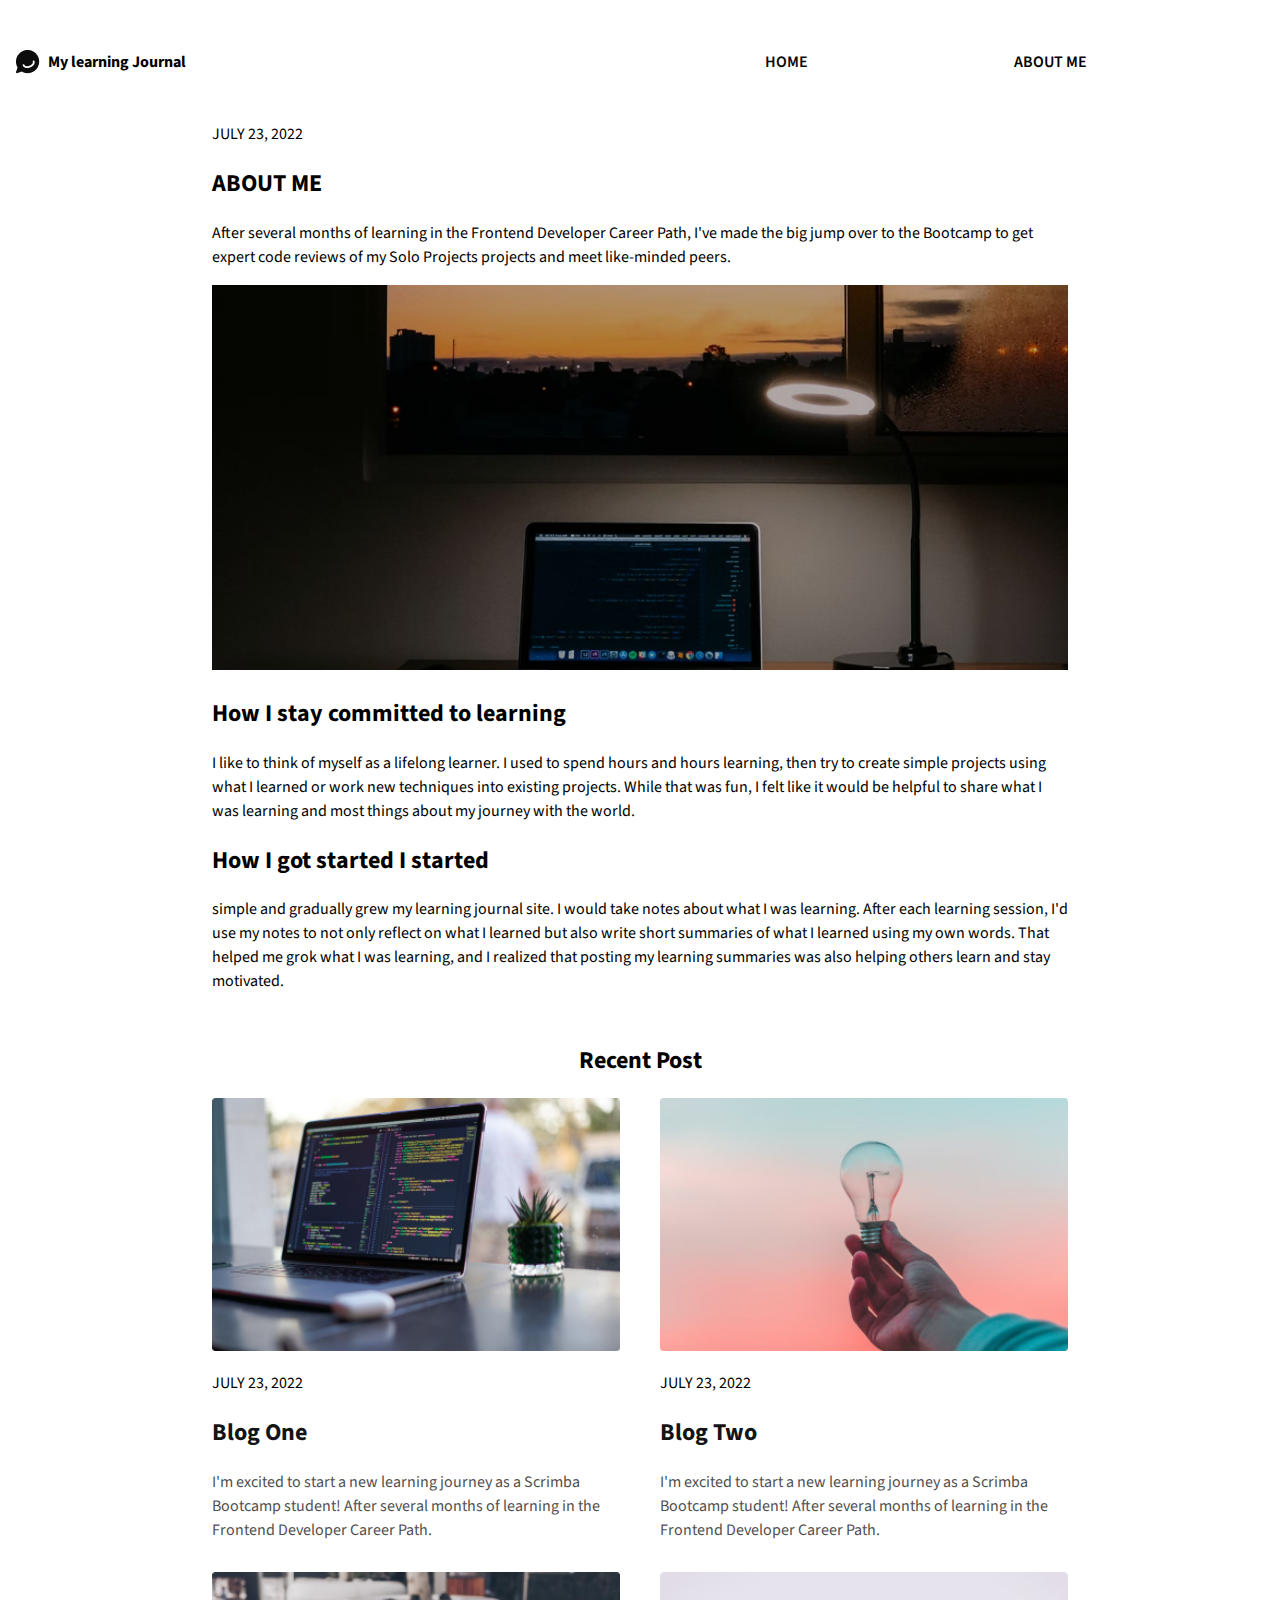
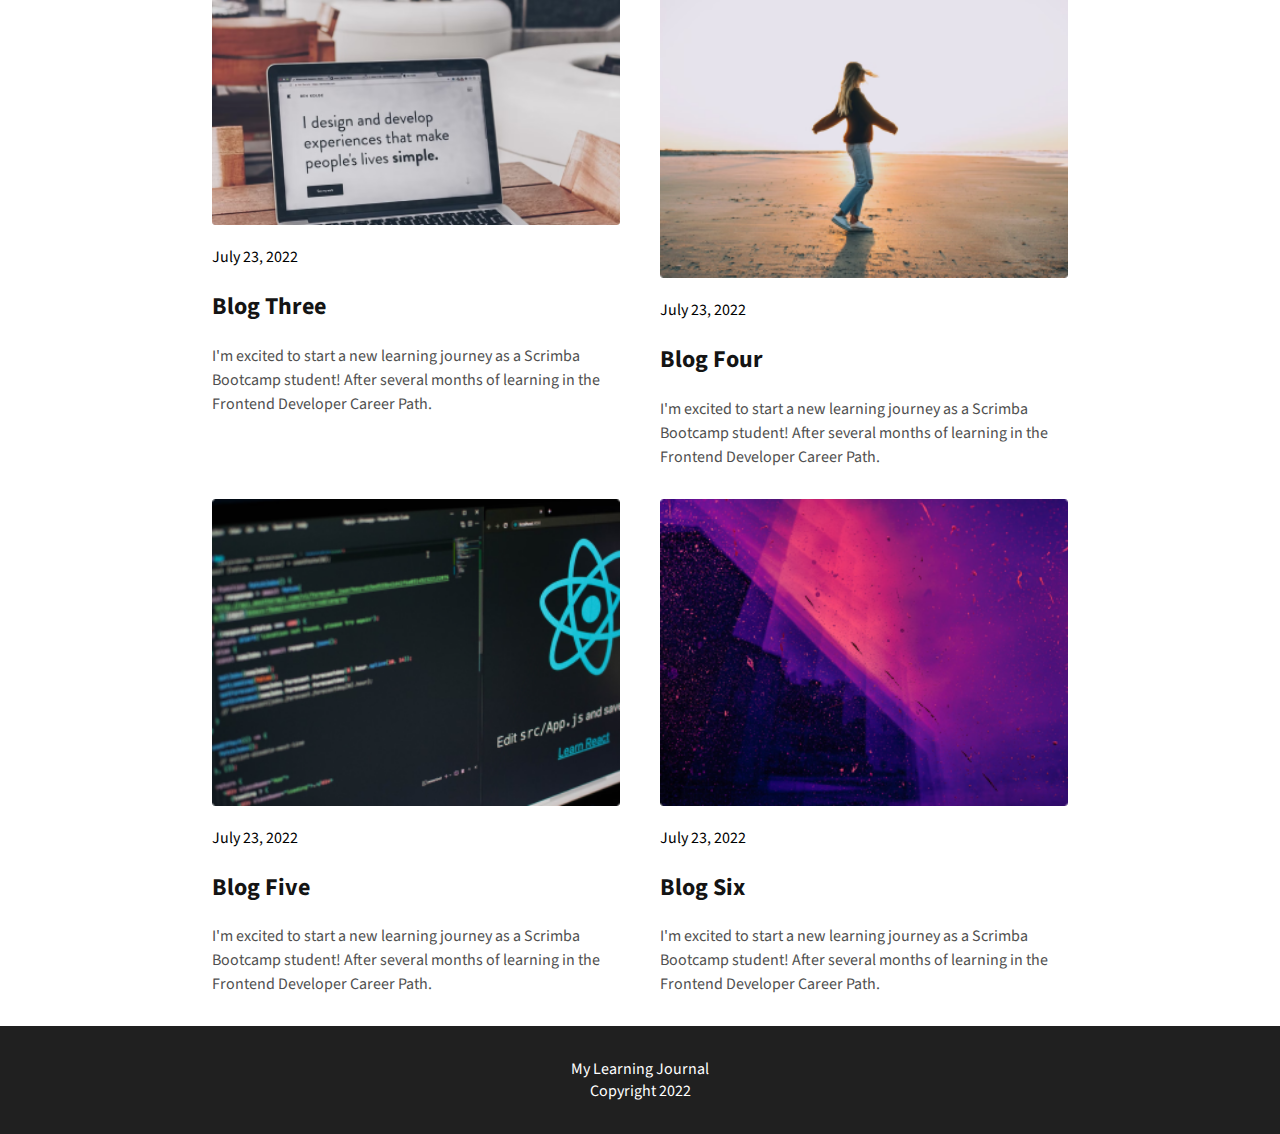
==== about-me.html @ 9e7971af "about me page" ====
<!DOCTYPE html>
<html lang="en">
  <head>
    <meta charset="UTF-8" />
    <meta http-equiv="X-UA-Compatible" content="IE=edge" />
    <meta name="viewport" content="width=device-width, initial-scale=1.0" />
    <link rel="preconnect" href="https://fonts.googleapis.com" />
    <link rel="preconnect" href="https://fonts.gstatic.com" crossorigin />
    <link
      href="https://fonts.googleapis.com/css2?family=Source+Sans+Pro:wght@400;600;700&display=swap"
      rel="stylesheet"
    />
    <link rel="stylesheet" href="css/style.css" />
    <title>Featured blog</title>
  </head>
  <body>
    <nav>
      <ul>
        <li class="logo-title">
          <img class="logo-img" src="/images/logo.png" />My learning Journal
        </li>
        <li class="nav-title"><a href="index.html">HOME</a></li>
        <li class="nav-title">ABOUT ME</li>
      </ul>
    </nav>
    <main>
      <header class="hero" id="featured">
        <section class="blogs">
          <div class="blog-info">
            <span>JULY 23, 2022</span>
            <h2>ABOUT ME</h2>
            <p>
              After several months of learning in the Frontend Developer Career
              Path, I've made the big jump over to the Bootcamp to get expert
              code reviews of my Solo Projects projects and meet like-minded
              peers.
            </p>
            <img src="./images/blog-image-hero.png" alt="" />
            <h2>How I stay committed to learning</h2>
            <p>
              I like to think of myself as a lifelong learner. I used to spend
              hours and hours learning, then try to create simple projects using
              what I learned or work new techniques into existing projects.
              While that was fun, I felt like it would be helpful to share what
              I was learning and most things about my journey with the world.
            </p>
            <h2>How I got started I started</h2>
            <p>
              simple and gradually grew my learning journal site. I would take
              notes about what I was learning. After each learning session, I'd
              use my notes to not only reflect on what I learned but also write
              short summaries of what I learned using my own words. That helped
              me grok what I was learning, and I realized that posting my
              learning summaries was also helping others learn and stay
              motivated.
            </p>
          </div>
        </section>
      </header>
      <h2 class="recent-post-title">Recent Post</h2>
      <div class="all-recent">
        <section class="blogs">
          <img src="./images/article-image-03.png" alt="" />
          <div class="blog-info">
            <span>JULY 23, 2022</span>
            <h2>Blog One</h2>
            <p>
              I'm excited to start a new learning journey as a Scrimba Bootcamp
              student! After several months of learning in the Frontend
              Developer Career Path.
            </p>
          </div>
        </section>
        <section class="blogs">
          <img src="./images/article-image-02.png" alt="" />
          <div class="blog-info">
            <span>JULY 23, 2022</span>
            <h2>Blog Two</h2>
            <p>
              I'm excited to start a new learning journey as a Scrimba Bootcamp
              student! After several months of learning in the Frontend
              Developer Career Path.
            </p>
          </div>
        </section>
        <section class="blogs">
          <img src="./images/article-image-01.png" alt="" />
          <div class="blog-info">
            <span>July 23, 2022</span>
            <h2>Blog Three</h2>
            <p>
              I'm excited to start a new learning journey as a Scrimba Bootcamp
              student! After several months of learning in the Frontend
              Developer Career Path.
            </p>
          </div>
        </section>
        <section class="blogs hidden">
          <img src="./images/blog-image-04.png" alt="" />
          <div class="blog-info">
            <span>July 23, 2022</span>
            <h2>Blog Four</h2>
            <p>
              I'm excited to start a new learning journey as a Scrimba Bootcamp
              student! After several months of learning in the Frontend
              Developer Career Path.
            </p>
          </div>
        </section>
        <section class="blogs hidden">
          <img src="./images/blog-image-05.png" alt="" />
          <div class="blog-info">
            <span>July 23, 2022</span>
            <h2>Blog Five</h2>
            <p>
              I'm excited to start a new learning journey as a Scrimba Bootcamp
              student! After several months of learning in the Frontend
              Developer Career Path.
            </p>
          </div>
        </section>
        <section class="blogs hidden">
          <img src="./images/blog-image-06.png" alt="" />
          <div class="blog-info">
            <span>July 23, 2022</span>
            <h2>Blog Six</h2>
            <p>
              I'm excited to start a new learning journey as a Scrimba Bootcamp
              student! After several months of learning in the Frontend
              Developer Career Path.
            </p>
          </div>
        </section>
      </div>
    </main>
    <footer>
      <div>My Learning Journal</div>
      <div>Copyright 2022</div>
    </footer>
  </body>
</html>
---- css/style.css ----
html, 
body {
    width: 100%;
    margin: 0;
    padding: 0;
    font-family: 'Source Sans Pro', sans-serif;
    box-sizing: border-box;
}

/* FONT STYLING */

a {
    color: white;
    text-decoration: none;
}

h1, h2, .view-more, .logo-title {
    font-weight: 700;
}

.nav-title {
    font-weight: 600;
}

h1 {
    font-size: 2rem;
}

h2 {
    font-size: 1.5rem;
}

p, span {
    font-weight: 400;
    font-size: 1rem;
    line-height: 1.5em;
}

.all-recent p {
    color: #505050;
}

.all-recent h2 {
    color: #141414;
}

ul {
    list-style-type: none;
    display: grid;
    grid-template-columns: 3fr 1fr 1fr;
    grid-template-rows: 60px;
    align-items: center;
    margin-bottom: 0;
    padding: 1em;
}

ul a {
    color:#090909;
}

li:hover {
    cursor: pointer;
    text-decoration: underline;
}

/* LAYOUT */

.logo-img {
    width: 1.5em;
}

.logo-title {
    display: flex;
    gap: .5em;
    align-items: center;
}

img {
    width: 100%;
}

.all-recent {
    margin-bottom: 1em;
    display: grid;
}

.all-recent >h2 {
    text-align: center;
}

.hero {
    background: url("/images/blog-image-hero.png") no-repeat center;
    margin-top: auto;
    margin-bottom: 2em;
    height: 50vh;
    display: flex;
    justify-content: center;
    align-items: end;
    padding: 0 1em;
}

#featured {
    display: block;
    background: none;
    height: auto;
}

#featured  img {
    background-size: center;
}

.featured-blog {
    color: rgb(255, 255, 255);
    width: 100%;
}

.blogs {
    padding: 0 1.25em;
}

.view-more {
    text-align: center;
    text-decoration: underline;
    margin-bottom: 2.5em;
    cursor: pointer;
}

footer {
    display: grid;
    justify-content: center;
    text-align: center;
    color: white;
    background-color: #202020;
    padding: 2em 0;
}

.blog-info {
    padding: .875em 0;
}

.hidden {
    display: none;
}

.recent-post-title {
    text-align: center;
}

/* Desktop Layout */
@media only screen and (min-width: 768px) {

    .hidden {
        display: block;
    }

    .all-recent {
        width: 70%;
        margin: auto;
        grid-template-columns: repeat(auto-fill, minmax(400px, 1fr));
    }

    .hero {
        background: url("/images/blog-image-hero.png") center;
    }

    #featured {
        width: 70%;
        margin: 0 auto;
    }

    .featured-blog {
        width: 70%;
    }

}
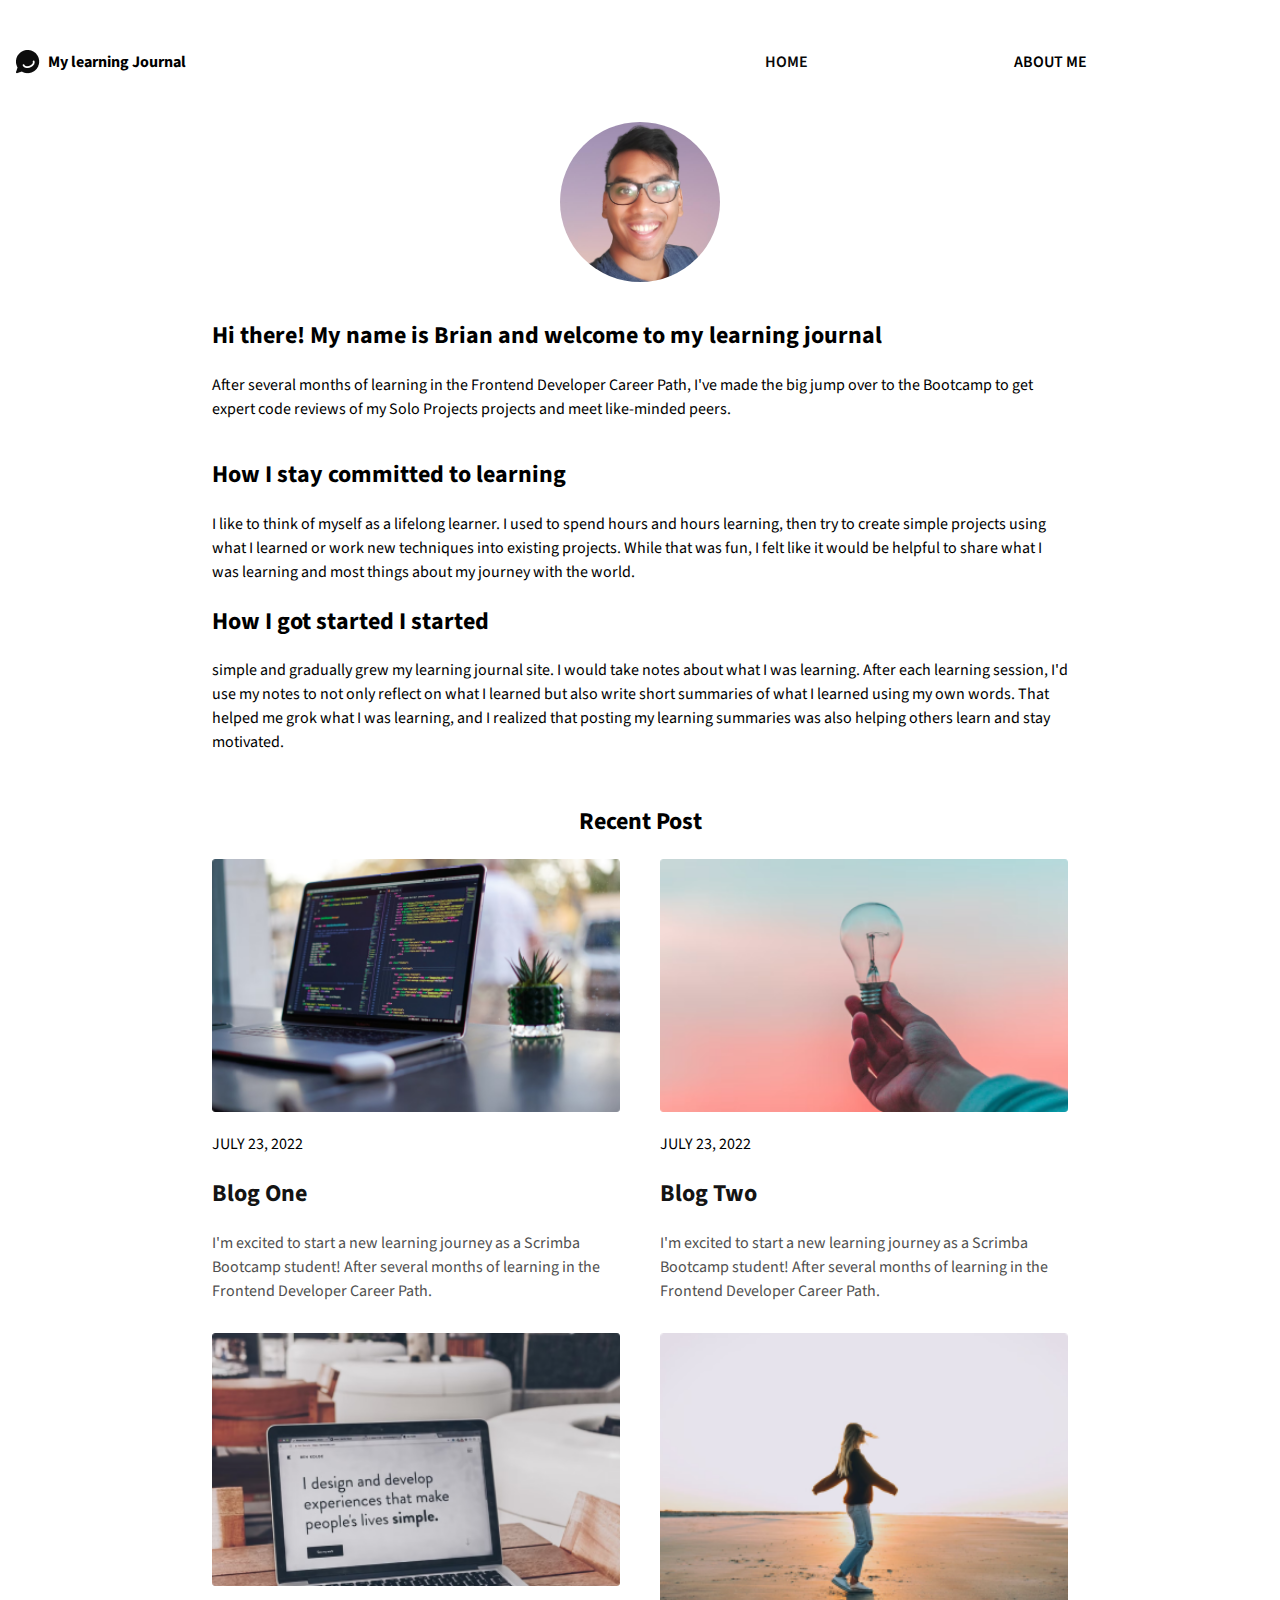
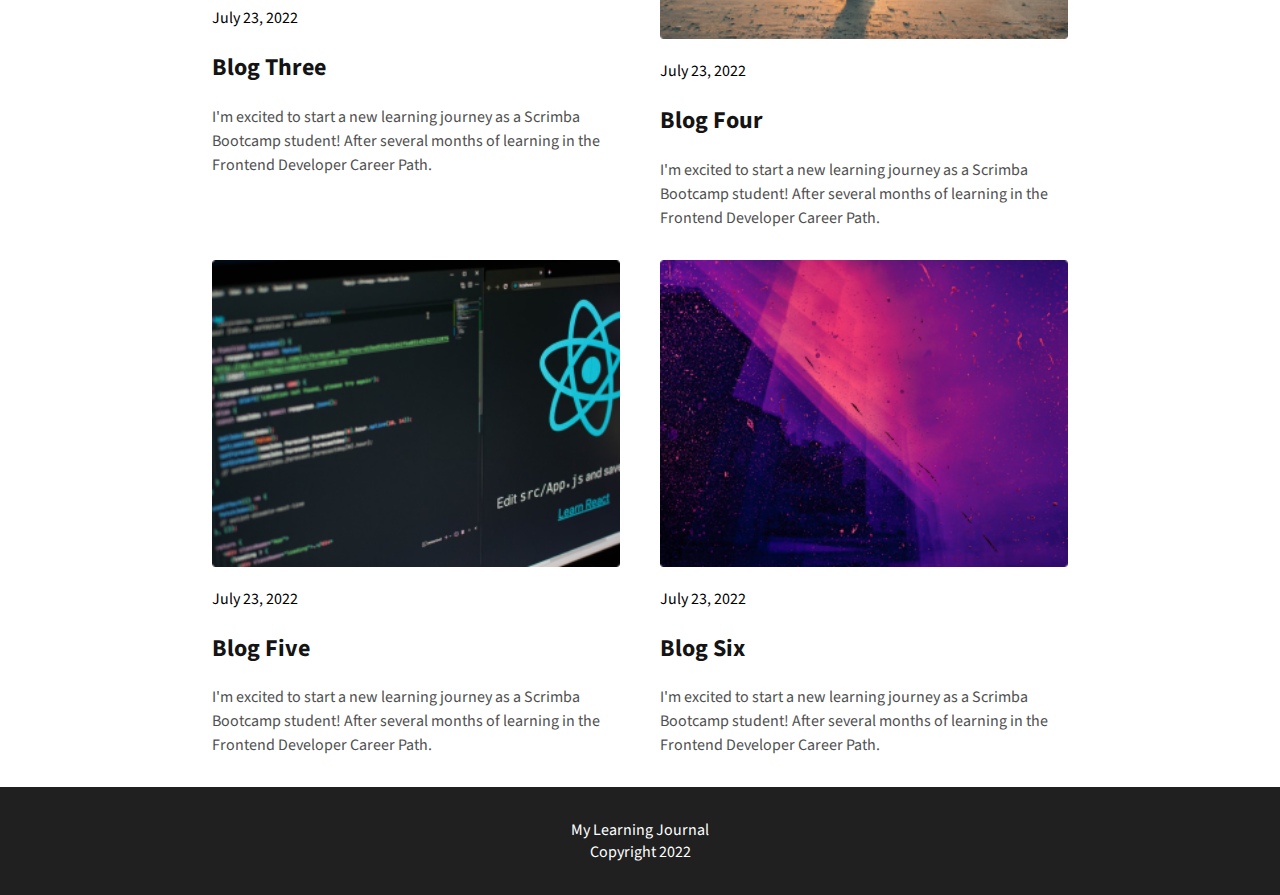
==== commit 4a8ff6ba: "about me layout" ====
--- a/about-me.html
+++ b/about-me.html
@@ -27,15 +27,20 @@
       <header class="hero" id="featured">
         <section class="blogs">
           <div class="blog-info">
-            <span>JULY 23, 2022</span>
-            <h2>ABOUT ME</h2>
-            <p>
-              After several months of learning in the Frontend Developer Career
-              Path, I've made the big jump over to the Bootcamp to get expert
-              code reviews of my Solo Projects projects and meet like-minded
-              peers.
-            </p>
-            <img src="./images/blog-image-hero.png" alt="" />
+            <div class="about-me-header">
+              <img class="profile-pic" src="./images/user-avatar.png" />
+              <div>
+                <h2>
+                  Hi there! My name is Brian and welcome to my learning journal
+                </h2>
+                <p>
+                  After several months of learning in the Frontend Developer
+                  Career Path, I've made the big jump over to the Bootcamp to
+                  get expert code reviews of my Solo Projects projects and meet
+                  like-minded peers.
+                </p>
+              </div>
+            </div>
             <h2>How I stay committed to learning</h2>
             <p>
               I like to think of myself as a lifelong learner. I used to spend
--- a/css/style.css
+++ b/css/style.css
@@ -56,11 +56,6 @@
 
 ul a {
     color:#090909;
-}
-
-li:hover {
-    cursor: pointer;
-    text-decoration: underline;
 }
 
 /* LAYOUT */
@@ -146,6 +141,19 @@
     text-align: center;
 }
 
+.profile-pic {
+    border-radius: 50%;
+    width: 10em;
+    height: 10em;
+}
+
+.about-me-header {
+    display: flex;
+    flex-direction: column;
+    align-items: center;
+    gap: 1em;
+}
+
 /* Desktop Layout */
 @media only screen and (min-width: 768px) {
 
@@ -172,4 +180,10 @@
         width: 70%;
     }
 
+    .about-me-header {
+        display: flex;
+        align-items: center;
+        gap: 1em;
+    }
+
 }
